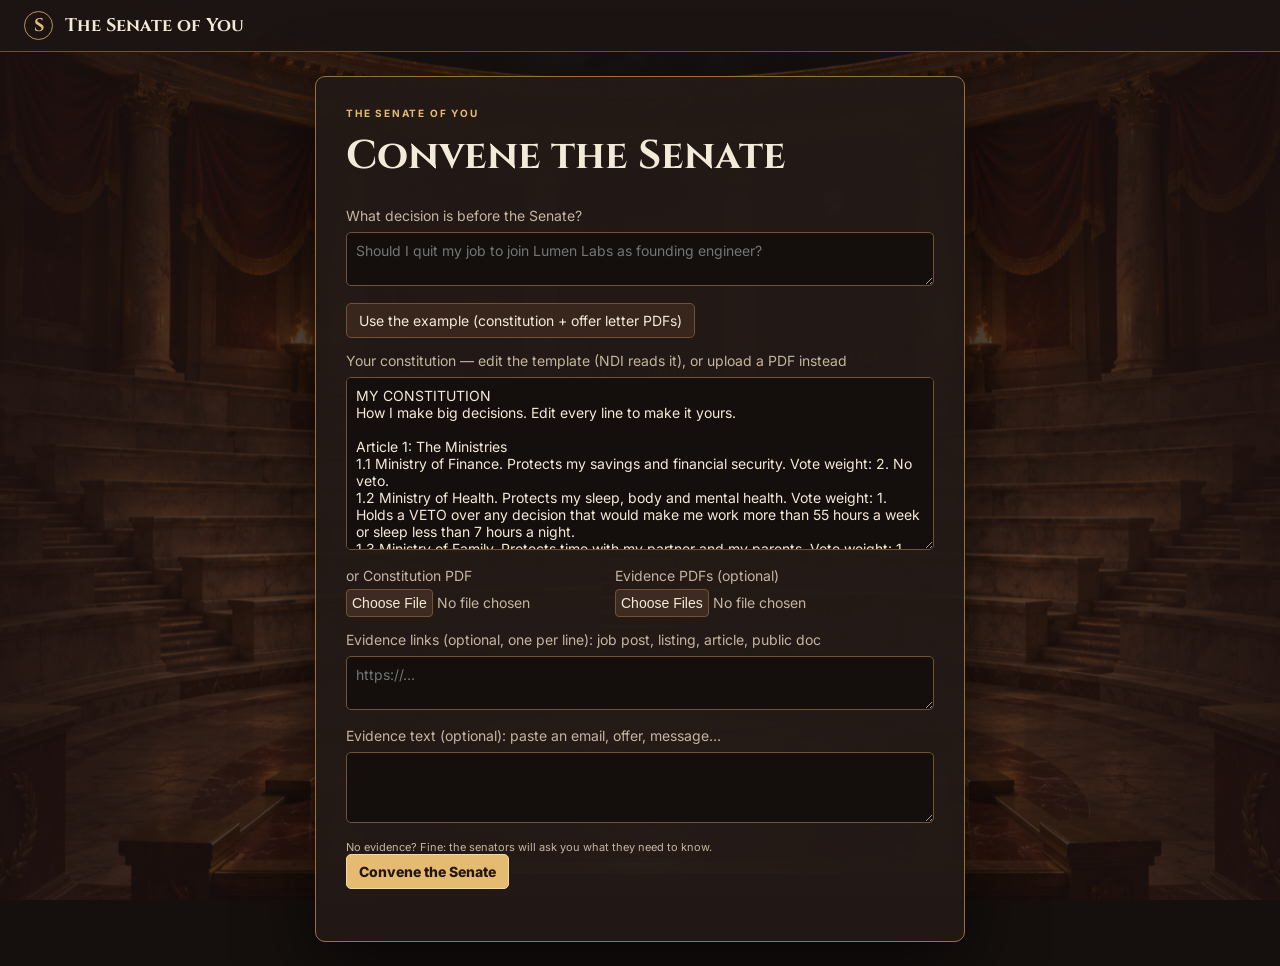
==== public/index.html @ 345db0f6 "The Senate of You: Drex-run parliament for personal decisions NDI reads the constitution (text, PDF)" ====
<!doctype html>
<html lang="en">
<head>
<meta charset="utf-8">
<meta name="viewport" content="width=device-width, initial-scale=1">
<title>The Senate of You</title>
<link rel="preconnect" href="https://fonts.googleapis.com">
<link rel="preconnect" href="https://fonts.gstatic.com" crossorigin>
<link href="https://fonts.googleapis.com/css2?family=Cinzel:wght@500;700&family=Cormorant+Garamond:wght@500;600;700&family=Inter:wght@400;500;600;700&display=swap" rel="stylesheet">
<link rel="stylesheet" href="./style.css">
</head>
<body>
<header class="mast"><span class="mark" aria-hidden="true">S</span><h1>The Senate of You</h1><span id="ticker"></span></header>
<div id="errors" role="alert" hidden></div>
<main id="setup">
<form id="convene" class="setup-card">
<p class="eyebrow">The Senate of You</p>
<h2>Convene the Senate</h2>
<label for="decision">What decision is before the Senate?</label>
<textarea id="decision" rows="2" required placeholder="Should I quit my job to join Lumen Labs as founding engineer?"></textarea>
<div class="setup-actions"><button type="button" id="sample">Use the example (constitution + offer letter PDFs)</button><span id="source-status"></span></div>
<label for="const-text">Your constitution — edit the template (NDI reads it), or upload a PDF instead</label>
<textarea id="const-text" rows="9" spellcheck="false"></textarea>
<div class="files"><label>or Constitution PDF<input id="constitution" type="file" accept="application/pdf,.pdf"></label>
<label>Evidence PDFs (optional)<input id="evidence" type="file" accept="application/pdf,.pdf" multiple></label></div>
<label for="ev-urls">Evidence links (optional, one per line): job post, listing, article, public doc</label>
<textarea id="ev-urls" rows="2" placeholder="https://…"></textarea>
<label for="ev-text">Evidence text (optional): paste an email, offer, message…</label>
<textarea id="ev-text" rows="3"></textarea>
<p class="meta">No evidence? Fine: the senators will ask you what they need to know.</p>
<button class="gold" id="convene-button">Convene the Senate</button>
<div id="progress" aria-live="polite"></div><div id="rollcall"></div>
</form>
</main>
<main id="chamber" hidden>
<section class="motion"><div><p class="eyebrow">The Motion</p><h2 id="motion"></h2></div><div id="tally"></div></section>
<section class="floor">
<div class="senators" id="left"></div>
<div class="arena">
<canvas id="seats" aria-label="Senate caucus seats by ministry and support"></canvas><div id="rim"></div>
<div class="rostrum">
<div class="oval"><span id="bust" aria-hidden="true">♜</span><video id="camera" muted autoplay playsinline hidden></video></div>
<div class="consul"><strong>Consul</strong><button id="cam" type="button" aria-pressed="false">Camera off</button></div>
<div id="face" aria-live="polite"></div>
<div class="speak"><button id="mic" type="button" aria-pressed="false">Hold Space to speak</button><span>Reasons · Trades · Fears</span></div>
<div id="subtitle" aria-live="polite"></div>
<form id="address"><input id="words" aria-label="Address the Senate in writing" placeholder="Or address the Senate in writing…" required><button>Send</button></form>
</div>
</div>
<div class="senators" id="right"></div>
</section>
<section class="ledger"><div><p class="eyebrow">Caucus support</p><div id="curve"></div></div>
<div class="commands"><span id="live-status" role="status"></span><button id="transcript">Transcript</button><button class="gold" id="vote">Divide the Senate</button></div></section>
</main>
<main id="division" hidden></main>
<dialog id="acta"><div class="dialog-head"><h2 id="audit-title">Acta Senatus</h2><form method="dialog"><button aria-label="Close">Close</button></form></div><div id="audit-body"></div></dialog>
<script type="module" src="./view.js"></script>
</body></html>
---- public/style.css ----
:root{color-scheme:dark;--ink:#f4ead8;--muted:#c5b5a2;--gold:#e6bb71;--line:#715237;--panel:#211916;--red:#642b2e;--serif:Cinzel,Georgia,serif;--prose:"Cormorant Garamond",Georgia,serif}
*{box-sizing:border-box}body{margin:0;background:#15100e;color:var(--ink);font:14px Inter,sans-serif}body:before{content:"";position:fixed;inset:0;z-index:-1;background:linear-gradient(90deg,#1a100fea,#25171176,#1a100fea),url("./assets/chamber.png") center/cover} [hidden]{display:none!important}
h1,h2,h3,p{margin:0}h1,h2,h3{font-family:var(--serif)}button,input,textarea{font:inherit;color:inherit}button{background:#38261d;border:1px solid var(--line);border-radius:5px;padding:.57em .85em;cursor:pointer}button:hover:not(:disabled){border-color:var(--gold);background:#503726}button:disabled{opacity:.54;cursor:wait}button:focus-visible,input:focus-visible,textarea:focus-visible,canvas:focus-visible{outline:2px solid var(--gold);outline-offset:2px}.gold{background:#e5ba71;color:#26170c;font-weight:800;border-color:#f5d89f}.gold:hover:not(:disabled){background:#f5d898}.eyebrow{text-transform:uppercase;letter-spacing:.18em;font-weight:700;color:var(--gold);font-size:10px}.mast{display:flex;gap:12px;align-items:center;padding:10px 24px;background:#1d1513ed;border-bottom:1px solid var(--line);min-height:52px}.mast h1{font-size:18px}.mark{border:1px solid #bd9259;color:var(--gold);border-radius:50%;width:29px;height:29px;display:grid;place-items:center;font:700 18px var(--serif)}#ticker{margin-left:auto;color:var(--gold);font-size:12px}#errors{position:fixed;z-index:10;top:56px;right:12px;max-width:min(540px,95vw);max-height:36vh;overflow:auto;background:#5b2428;border:1px solid #d97d80;padding:12px;border-radius:6px;white-space:pre-wrap}.dismiss{float:right;margin-left:8px}
#setup{min-height:calc(100dvh - 52px);display:grid;place-items:center;padding:24px}.setup-card,.verdict-card{width:min(650px,100%);background:#231916f5;border:1px solid #987047;border-radius:10px;padding:30px;box-shadow:0 24px 75px #000a}.setup-card h2{font-size:clamp(24px,4vw,40px);margin:10px 0 24px}.setup-card label{display:block;color:var(--muted)}input:not([type=file]),textarea{background:#140e0c;border:1px solid var(--line);border-radius:5px;padding:9px}.setup-card textarea{width:100%;margin:8px 0 14px;resize:vertical}.setup-actions,.files{display:flex;align-items:center;gap:14px;margin-bottom:14px}.files{flex-wrap:wrap}.files input{display:block;margin-top:5px;max-width:255px}.files input::file-selector-button{background:#3d2b21;border:1px solid var(--line);color:var(--ink);padding:5px;border-radius:4px}#progress{display:grid;gap:6px;margin-top:14px;color:var(--muted)}#rollcall{display:flex;flex-wrap:wrap;gap:5px;margin-top:8px}.entrance{padding:5px 8px;border:1px solid var(--line);border-radius:4px;animation:enter .35s both}@keyframes enter{from{opacity:0;transform:translateY(7px)}}
#chamber{height:calc(100dvh - 52px);display:grid;grid-template-rows:auto minmax(0,1fr) 104px;gap:9px;padding:10px 18px}.motion,.ledger{border:1px solid var(--line);background:linear-gradient(105deg,#3d2d25,#251917);border-radius:6px;padding:10px 15px;display:grid;grid-template-columns:1fr minmax(230px,29%);gap:12px;align-items:center}.motion h2{font-size:clamp(15px,2vw,25px);margin-top:4px;overflow-wrap:anywhere}.meter{position:relative;height:8px;border-radius:6px;background:#0f0d0c;margin:7px 0}.meter i{display:block;background:linear-gradient(90deg,#95383f,#e4be74,#87a97a);height:100%;border-radius:6px}.meter b{position:absolute;width:2px;height:14px;top:-3px;background:#fff5d7}.floor{display:grid;grid-template-columns:minmax(188px,23%) minmax(0,1fr) minmax(188px,23%);gap:8px;min-height:0}.senators{display:grid;grid-auto-rows:minmax(0,1fr);gap:7px;min-height:0}.senator{position:relative;border:1px solid #705339;border-left:3px solid var(--ministry);border-radius:7px;background:#241a17ef;padding:8px;min-height:0;overflow:auto;transition:background .2s,transform .2s}.senator.speaking{z-index:3;background:#593026;box-shadow:0 0 22px #f5bc65aa;transform:translateY(-3px)}.card-top{cursor:pointer;display:flex;align-items:center;text-align:left;width:100%;padding:0;background:none!important;border:0;gap:7px}.card-top span{min-width:0}.portrait{width:43px;height:43px;flex:0 0 43px;border-radius:50%;border:1px solid var(--ministry,#c7a165);object-fit:cover;display:grid;place-items:center;background:#423024;color:var(--gold);font-family:var(--serif)}.senator h3{font-size:12px;color:#f6e5cb}.meta,.quiet,small{color:var(--muted);font-size:11px}.pips{color:var(--gold);letter-spacing:2px}.seal{display:inline-block;background:var(--red);color:#ffe0cf;padding:2px 5px;border-radius:3px;font:700 9px Inter,sans-serif;letter-spacing:.05em}.stance{height:5px;display:flex;gap:3px;margin:6px 0 4px}.stance i{flex:1;border-radius:3px;opacity:.32}.stance i.active{opacity:1;box-shadow:0 0 5px #fff6}.chip{padding:2px 5px;font-size:10px;margin:4px 0}.ticket{color:#ffe1ac;border-left:2px solid var(--gold);background:#553b26a1;padding:3px 5px;margin-top:3px;font:600 15px/1.05 var(--prose)}.ally{color:var(--gold);font-size:10px;margin-top:4px}.speech{border:1px solid var(--gold);border-radius:6px;padding:6px;background:#321a15;margin-top:4px;font:600 16px/1.1 var(--prose)}
.arena{background:#170e0bb3;border:1px solid var(--line);border-radius:9px;position:relative;display:grid;grid-template-rows:minmax(0,1fr) auto auto;overflow:hidden;min-height:0}#seats{width:100%;height:100%;min-height:0;cursor:pointer}#rim{display:flex;justify-content:center;gap:4px 8px;flex-wrap:wrap;padding:3px 8px;font-size:9px;color:var(--muted)}.rostrum{display:grid;justify-items:center;padding:4px 10px 7px;gap:3px;background:linear-gradient(0deg,#1c120f,#1c120f40)}.oval{height:52px;width:73px;border:2px solid var(--gold);border-radius:50%;overflow:hidden;background:#24170f;display:grid;place-items:center;box-shadow:0 0 0 4px #76583470}.oval video{width:100%;height:100%;object-fit:cover;transform:scaleX(-1);min-height:0}.oval span{font:31px Georgia,serif;color:var(--gold)}.consul{display:flex;gap:6px;align-items:center;font:700 12px var(--serif);color:var(--gold)}.consul button,.speak button{font:10px Inter,sans-serif;padding:3px 6px}.speak{display:flex;gap:7px;align-items:center;font-size:10px;color:var(--muted)}#mic[aria-pressed=true]{background:#8e333a}#subtitle{font:600 15px/1.1 var(--prose);color:var(--gold);min-height:1em;max-height:2.2em;overflow:auto;text-align:center}#address{display:flex;width:min(420px,100%);gap:4px}#address input{flex:1;min-width:0;padding:5px 7px;font-size:11px}#address button{font-size:11px;padding:4px 7px}#face{font-size:10px;text-align:center}.face-bars{display:flex;gap:4px;justify-content:center}.face-bars span{display:inline-block;width:14px;height:3px;background:#504031}.face-bars i{display:block;height:100%;background:var(--gold)}
.ledger{grid-template-columns:1fr auto;padding:6px 12px}.ledger svg{width:100%;height:65px;display:block}.commands{display:flex;align-items:center;gap:8px}.commands span{max-width:155px;font-size:11px;color:var(--muted)}dialog{width:min(800px,94vw);max-height:85vh;background:#251b17;color:var(--ink);border:1px solid #9e754d;border-radius:8px;padding:18px}dialog::backdrop{background:#0c0807ae}.dialog-head{display:flex;position:sticky;top:-18px;background:#251b17;justify-content:space-between;align-items:center;gap:12px;padding:8px 0;z-index:1}details{border:1px solid var(--line);border-radius:5px;padding:8px;margin:6px 0}summary{cursor:pointer;color:var(--gold)}pre{white-space:pre-wrap;overflow-wrap:anywhere;background:#160f0d;padding:8px;border-radius:5px;font-size:12px}blockquote{margin:8px 0;border-left:2px solid var(--gold);padding:4px 10px}
#division{padding:16px;max-width:1170px;margin:auto}.verdict-card{width:100%;padding:20px;margin-bottom:12px}.verdict-title{font-size:clamp(24px,4vw,45px);color:var(--gold);margin:5px 0}.totals{display:flex;gap:25px;margin:10px 0;font-weight:700}.totals strong{font:700 34px var(--serif)}.division-grid{display:grid;grid-template-columns:1fr 1fr;gap:12px}.verdict-card h3{margin:8px 0}.verdict-card p{margin:5px 0}.verdict-card svg{width:100%;height:90px}.veto{border:1px solid #a24d50;background:#52252a;padding:8px;border-radius:5px;margin:6px 0}.dissent{display:flex;gap:8px;align-items:center;margin:8px 0}table{width:100%;border-collapse:collapse;font-size:12px}th,td{text-align:left;padding:5px;border-bottom:1px solid var(--line)}
@media(max-height:790px) and (min-width:850px){#chamber{grid-template-rows:auto minmax(0,1fr) 81px}.ledger svg{height:47px}.portrait{width:33px;height:33px;flex-basis:33px}.senator{padding:5px}.rostrum{gap:2px}.oval{height:42px;width:61px}}
@media(max-width:849px){#chamber{height:auto;grid-template-rows:auto auto auto}.floor{grid-template-columns:1fr 1fr}.arena{grid-column:1/-1;grid-row:1;height:420px}.meta{font-size:10px}.motion,.ledger,.division-grid{grid-template-columns:1fr}.commands{flex-wrap:wrap}}
.oval{background:#24170f url("./assets/consul.png") center/cover}.oval #bust{display:block;width:100%;height:100%;font-size:0}.oval:has(video:not([hidden])){background:#24170f}
.senator.speaking .speech{position:sticky;bottom:0;box-shadow:0 2px 10px #1b0d08}.dismiss{margin-bottom:6px}#errors p+p{margin-top:6px}.stance+div{font-variant-numeric:tabular-nums}
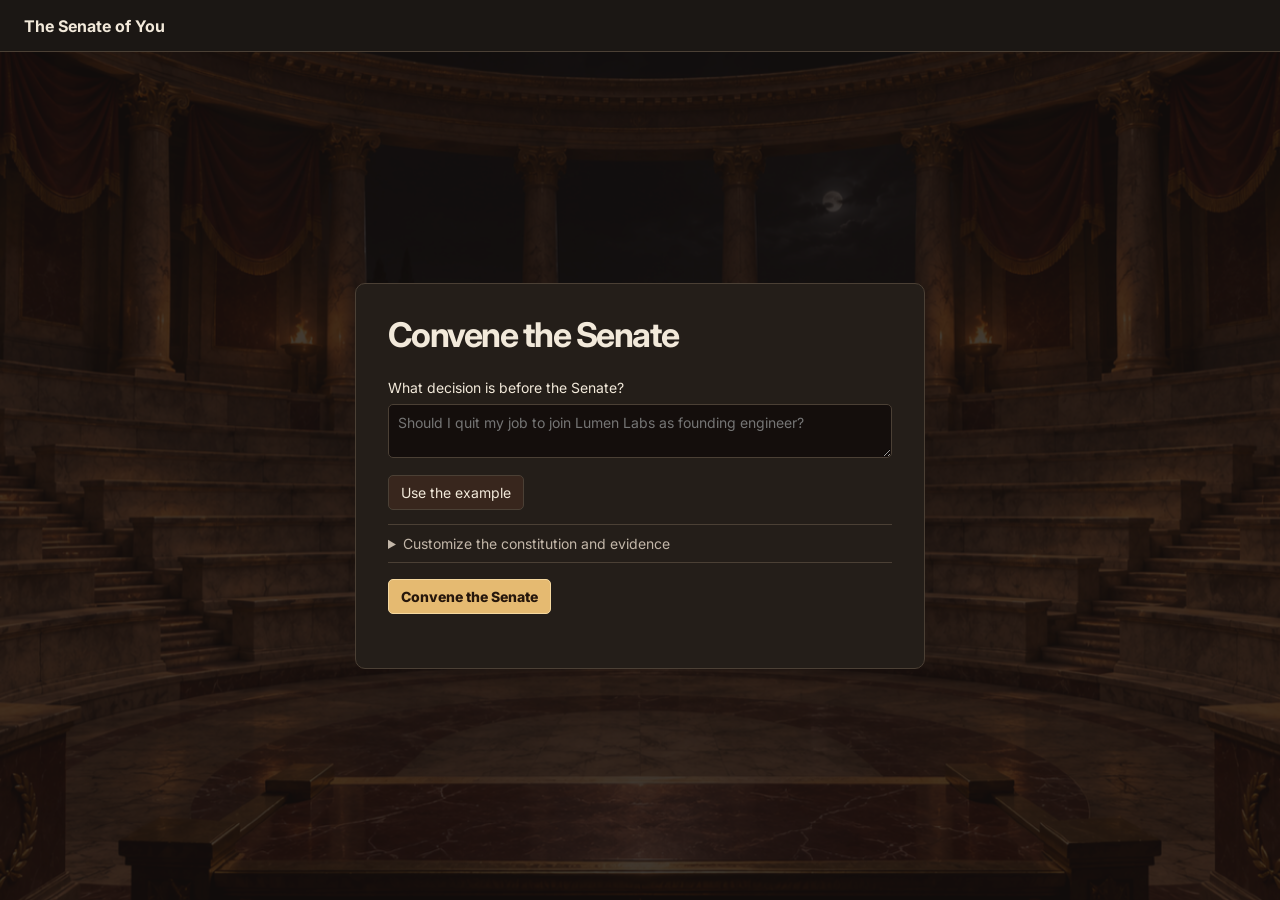
==== commit 59b57d0b: "Polish the Senate chamber and animate live speakers" ====
--- a/public/index.html
+++ b/public/index.html
@@ -10,46 +10,51 @@
 <link rel="stylesheet" href="./style.css">
 </head>
 <body>
-<header class="mast"><span class="mark" aria-hidden="true">S</span><h1>The Senate of You</h1><span id="ticker"></span></header>
+<header class="mast"><h1>The Senate of You</h1><span id="ticker"></span></header>
 <div id="errors" role="alert" hidden></div>
 <main id="setup">
 <form id="convene" class="setup-card">
-<p class="eyebrow">The Senate of You</p>
 <h2>Convene the Senate</h2>
 <label for="decision">What decision is before the Senate?</label>
 <textarea id="decision" rows="2" required placeholder="Should I quit my job to join Lumen Labs as founding engineer?"></textarea>
-<div class="setup-actions"><button type="button" id="sample">Use the example (constitution + offer letter PDFs)</button><span id="source-status"></span></div>
-<label for="const-text">Your constitution — edit the template (NDI reads it), or upload a PDF instead</label>
+<div class="setup-actions"><button type="button" id="sample">Use the example</button><span id="source-status"></span></div>
+<details class="documents"><summary>Customize the constitution and evidence</summary>
+<label for="const-text">Your constitution</label>
 <textarea id="const-text" rows="9" spellcheck="false"></textarea>
-<div class="files"><label>or Constitution PDF<input id="constitution" type="file" accept="application/pdf,.pdf"></label>
+<div class="files"><label>Upload a constitution PDF<input id="constitution" type="file" accept="application/pdf,.pdf"></label>
 <label>Evidence PDFs (optional)<input id="evidence" type="file" accept="application/pdf,.pdf" multiple></label></div>
-<label for="ev-urls">Evidence links (optional, one per line): job post, listing, article, public doc</label>
+<label for="ev-urls">Evidence links (one per line)</label>
 <textarea id="ev-urls" rows="2" placeholder="https://…"></textarea>
-<label for="ev-text">Evidence text (optional): paste an email, offer, message…</label>
+<label for="ev-text">Paste evidence</label>
 <textarea id="ev-text" rows="3"></textarea>
-<p class="meta">No evidence? Fine: the senators will ask you what they need to know.</p>
+
+</details>
 <button class="gold" id="convene-button">Convene the Senate</button>
 <div id="progress" aria-live="polite"></div><div id="rollcall"></div>
 </form>
 </main>
 <main id="chamber" hidden>
-<section class="motion"><div><p class="eyebrow">The Motion</p><h2 id="motion"></h2></div><div id="tally"></div></section>
+<section class="motion"><div><h2 id="motion"></h2></div><div id="tally"></div></section>
 <section class="floor">
 <div class="senators" id="left"></div>
 <div class="arena">
 <canvas id="seats" aria-label="Senate caucus seats by ministry and support"></canvas><div id="rim"></div>
 <div class="rostrum">
-<div class="oval"><span id="bust" aria-hidden="true">♜</span><video id="camera" muted autoplay playsinline hidden></video></div>
+<div class="caesar">
+<img class="caesar-rest" src="./assets/consul-body.png" alt="">
+<img class="caesar-address" src="./assets/consul-body-speaking.png" alt="">
+<div class="oval"><span id="bust" aria-hidden="true"></span><video id="camera" muted autoplay playsinline hidden></video></div>
+</div>
 <div class="consul"><strong>Consul</strong><button id="cam" type="button" aria-pressed="false">Camera off</button></div>
 <div id="face" aria-live="polite"></div>
-<div class="speak"><button id="mic" type="button" aria-pressed="false">Hold Space to speak</button><span>Reasons · Trades · Fears</span></div>
+<div class="speak"><button id="mic" type="button" aria-pressed="false">Hold Space to speak</button></div>
 <div id="subtitle" aria-live="polite"></div>
 <form id="address"><input id="words" aria-label="Address the Senate in writing" placeholder="Or address the Senate in writing…" required><button>Send</button></form>
 </div>
 </div>
 <div class="senators" id="right"></div>
 </section>
-<section class="ledger"><div><p class="eyebrow">Caucus support</p><div id="curve"></div></div>
+<section class="ledger"><div><h3 class="curve-label">Caucus support</h3><div id="curve"></div></div>
 <div class="commands"><span id="live-status" role="status"></span><button id="transcript">Transcript</button><button class="gold" id="vote">Divide the Senate</button></div></section>
 </main>
 <main id="division" hidden></main>
--- a/public/style.css
+++ b/public/style.css
@@ -1,12 +1,65 @@
 :root{color-scheme:dark;--ink:#f4ead8;--muted:#c5b5a2;--gold:#e6bb71;--line:#715237;--panel:#211916;--red:#642b2e;--serif:Cinzel,Georgia,serif;--prose:"Cormorant Garamond",Georgia,serif}
-*{box-sizing:border-box}body{margin:0;background:#15100e;color:var(--ink);font:14px Inter,sans-serif}body:before{content:"";position:fixed;inset:0;z-index:-1;background:linear-gradient(90deg,#1a100fea,#25171176,#1a100fea),url("./assets/chamber.png") center/cover} [hidden]{display:none!important}
-h1,h2,h3,p{margin:0}h1,h2,h3{font-family:var(--serif)}button,input,textarea{font:inherit;color:inherit}button{background:#38261d;border:1px solid var(--line);border-radius:5px;padding:.57em .85em;cursor:pointer}button:hover:not(:disabled){border-color:var(--gold);background:#503726}button:disabled{opacity:.54;cursor:wait}button:focus-visible,input:focus-visible,textarea:focus-visible,canvas:focus-visible{outline:2px solid var(--gold);outline-offset:2px}.gold{background:#e5ba71;color:#26170c;font-weight:800;border-color:#f5d89f}.gold:hover:not(:disabled){background:#f5d898}.eyebrow{text-transform:uppercase;letter-spacing:.18em;font-weight:700;color:var(--gold);font-size:10px}.mast{display:flex;gap:12px;align-items:center;padding:10px 24px;background:#1d1513ed;border-bottom:1px solid var(--line);min-height:52px}.mast h1{font-size:18px}.mark{border:1px solid #bd9259;color:var(--gold);border-radius:50%;width:29px;height:29px;display:grid;place-items:center;font:700 18px var(--serif)}#ticker{margin-left:auto;color:var(--gold);font-size:12px}#errors{position:fixed;z-index:10;top:56px;right:12px;max-width:min(540px,95vw);max-height:36vh;overflow:auto;background:#5b2428;border:1px solid #d97d80;padding:12px;border-radius:6px;white-space:pre-wrap}.dismiss{float:right;margin-left:8px}
-#setup{min-height:calc(100dvh - 52px);display:grid;place-items:center;padding:24px}.setup-card,.verdict-card{width:min(650px,100%);background:#231916f5;border:1px solid #987047;border-radius:10px;padding:30px;box-shadow:0 24px 75px #000a}.setup-card h2{font-size:clamp(24px,4vw,40px);margin:10px 0 24px}.setup-card label{display:block;color:var(--muted)}input:not([type=file]),textarea{background:#140e0c;border:1px solid var(--line);border-radius:5px;padding:9px}.setup-card textarea{width:100%;margin:8px 0 14px;resize:vertical}.setup-actions,.files{display:flex;align-items:center;gap:14px;margin-bottom:14px}.files{flex-wrap:wrap}.files input{display:block;margin-top:5px;max-width:255px}.files input::file-selector-button{background:#3d2b21;border:1px solid var(--line);color:var(--ink);padding:5px;border-radius:4px}#progress{display:grid;gap:6px;margin-top:14px;color:var(--muted)}#rollcall{display:flex;flex-wrap:wrap;gap:5px;margin-top:8px}.entrance{padding:5px 8px;border:1px solid var(--line);border-radius:4px;animation:enter .35s both}@keyframes enter{from{opacity:0;transform:translateY(7px)}}
-#chamber{height:calc(100dvh - 52px);display:grid;grid-template-rows:auto minmax(0,1fr) 104px;gap:9px;padding:10px 18px}.motion,.ledger{border:1px solid var(--line);background:linear-gradient(105deg,#3d2d25,#251917);border-radius:6px;padding:10px 15px;display:grid;grid-template-columns:1fr minmax(230px,29%);gap:12px;align-items:center}.motion h2{font-size:clamp(15px,2vw,25px);margin-top:4px;overflow-wrap:anywhere}.meter{position:relative;height:8px;border-radius:6px;background:#0f0d0c;margin:7px 0}.meter i{display:block;background:linear-gradient(90deg,#95383f,#e4be74,#87a97a);height:100%;border-radius:6px}.meter b{position:absolute;width:2px;height:14px;top:-3px;background:#fff5d7}.floor{display:grid;grid-template-columns:minmax(188px,23%) minmax(0,1fr) minmax(188px,23%);gap:8px;min-height:0}.senators{display:grid;grid-auto-rows:minmax(0,1fr);gap:7px;min-height:0}.senator{position:relative;border:1px solid #705339;border-left:3px solid var(--ministry);border-radius:7px;background:#241a17ef;padding:8px;min-height:0;overflow:auto;transition:background .2s,transform .2s}.senator.speaking{z-index:3;background:#593026;box-shadow:0 0 22px #f5bc65aa;transform:translateY(-3px)}.card-top{cursor:pointer;display:flex;align-items:center;text-align:left;width:100%;padding:0;background:none!important;border:0;gap:7px}.card-top span{min-width:0}.portrait{width:43px;height:43px;flex:0 0 43px;border-radius:50%;border:1px solid var(--ministry,#c7a165);object-fit:cover;display:grid;place-items:center;background:#423024;color:var(--gold);font-family:var(--serif)}.senator h3{font-size:12px;color:#f6e5cb}.meta,.quiet,small{color:var(--muted);font-size:11px}.pips{color:var(--gold);letter-spacing:2px}.seal{display:inline-block;background:var(--red);color:#ffe0cf;padding:2px 5px;border-radius:3px;font:700 9px Inter,sans-serif;letter-spacing:.05em}.stance{height:5px;display:flex;gap:3px;margin:6px 0 4px}.stance i{flex:1;border-radius:3px;opacity:.32}.stance i.active{opacity:1;box-shadow:0 0 5px #fff6}.chip{padding:2px 5px;font-size:10px;margin:4px 0}.ticket{color:#ffe1ac;border-left:2px solid var(--gold);background:#553b26a1;padding:3px 5px;margin-top:3px;font:600 15px/1.05 var(--prose)}.ally{color:var(--gold);font-size:10px;margin-top:4px}.speech{border:1px solid var(--gold);border-radius:6px;padding:6px;background:#321a15;margin-top:4px;font:600 16px/1.1 var(--prose)}
-.arena{background:#170e0bb3;border:1px solid var(--line);border-radius:9px;position:relative;display:grid;grid-template-rows:minmax(0,1fr) auto auto;overflow:hidden;min-height:0}#seats{width:100%;height:100%;min-height:0;cursor:pointer}#rim{display:flex;justify-content:center;gap:4px 8px;flex-wrap:wrap;padding:3px 8px;font-size:9px;color:var(--muted)}.rostrum{display:grid;justify-items:center;padding:4px 10px 7px;gap:3px;background:linear-gradient(0deg,#1c120f,#1c120f40)}.oval{height:52px;width:73px;border:2px solid var(--gold);border-radius:50%;overflow:hidden;background:#24170f;display:grid;place-items:center;box-shadow:0 0 0 4px #76583470}.oval video{width:100%;height:100%;object-fit:cover;transform:scaleX(-1);min-height:0}.oval span{font:31px Georgia,serif;color:var(--gold)}.consul{display:flex;gap:6px;align-items:center;font:700 12px var(--serif);color:var(--gold)}.consul button,.speak button{font:10px Inter,sans-serif;padding:3px 6px}.speak{display:flex;gap:7px;align-items:center;font-size:10px;color:var(--muted)}#mic[aria-pressed=true]{background:#8e333a}#subtitle{font:600 15px/1.1 var(--prose);color:var(--gold);min-height:1em;max-height:2.2em;overflow:auto;text-align:center}#address{display:flex;width:min(420px,100%);gap:4px}#address input{flex:1;min-width:0;padding:5px 7px;font-size:11px}#address button{font-size:11px;padding:4px 7px}#face{font-size:10px;text-align:center}.face-bars{display:flex;gap:4px;justify-content:center}.face-bars span{display:inline-block;width:14px;height:3px;background:#504031}.face-bars i{display:block;height:100%;background:var(--gold)}
+*{box-sizing:border-box}body{margin:0;background:#15100e;color:var(--ink);font:14px Inter,sans-serif}body:before{content:"";position:fixed;inset:0;z-index:-1;background:url("./assets/chamber.png") center/cover;opacity:.2} [hidden]{display:none!important}
+h1,h2,h3,p{margin:0}h1,h2,h3{font-family:var(--serif)}button,input,textarea{font:inherit;color:inherit}button{background:#38261d;border:1px solid var(--line);border-radius:5px;padding:.57em .85em;cursor:pointer}button:hover:not(:disabled){border-color:var(--gold);background:#503726}button:disabled{opacity:.54;cursor:wait}button:focus-visible,input:focus-visible,textarea:focus-visible,canvas:focus-visible{outline:2px solid var(--gold);outline-offset:2px}.gold{background:#e5ba71;color:#26170c;font-weight:800;border-color:#f5d89f}.gold:hover:not(:disabled){background:#f5d898}.mast{display:flex;gap:12px;align-items:center;padding:10px 24px;background:#1d1513ed;border-bottom:1px solid var(--line);min-height:52px}.mast h1{font-size:18px}#ticker{margin-left:auto;color:var(--gold);font-size:12px}#errors{position:fixed;z-index:10;top:56px;right:12px;max-width:min(540px,95vw);max-height:36vh;overflow:auto;background:#5b2428;border:1px solid #d97d80;padding:12px;border-radius:6px;white-space:pre-wrap}.dismiss{float:right;margin-left:8px}
+#setup{min-height:calc(100dvh - 52px);display:grid;place-items:center;padding:24px}.setup-card,.verdict-card{width:min(650px,100%);background:#231916f5;border:1px solid #987047;border-radius:10px;padding:30px;box-shadow:none}.setup-card h2{font-size:clamp(24px,4vw,40px);margin:10px 0 24px}.setup-card label{display:block;color:var(--muted)}input:not([type=file]),textarea{background:#140e0c;border:1px solid var(--line);border-radius:5px;padding:9px}.setup-card textarea{width:100%;margin:8px 0 14px;resize:vertical}.setup-actions,.files{display:flex;align-items:center;gap:14px;margin-bottom:14px}.files{flex-wrap:wrap}.files input{display:block;margin-top:5px;max-width:255px}.files input::file-selector-button{background:#3d2b21;border:1px solid var(--line);color:var(--ink);padding:5px;border-radius:4px}#progress{display:grid;gap:6px;margin-top:14px;color:var(--muted)}#rollcall{display:flex;flex-wrap:wrap;gap:5px;margin-top:8px}.entrance{padding:5px 8px;border:1px solid var(--line);border-radius:4px;animation:enter .35s both}@keyframes enter{from{opacity:0;transform:translateY(7px)}}
+#chamber{height:calc(100dvh - 52px);display:grid;grid-template-rows:auto minmax(0,1fr) 104px;gap:9px;padding:10px 18px}.motion,.ledger{border:1px solid var(--line);background:#211b17;border-radius:6px;padding:10px 15px;display:grid;grid-template-columns:1fr minmax(230px,29%);gap:12px;align-items:center}.motion h2{font-size:clamp(15px,2vw,25px);margin-top:4px;overflow-wrap:anywhere}.meter{position:relative;height:8px;border-radius:6px;background:#0f0d0c;margin:7px 0}.meter i{display:block;background:var(--gold);height:100%;border-radius:6px}.meter b{position:absolute;width:2px;height:14px;top:-3px;background:#fff5d7}.floor{display:grid;grid-template-columns:minmax(188px,23%) minmax(0,1fr) minmax(188px,23%);gap:8px;min-height:0}.senators{display:grid;grid-auto-rows:minmax(0,1fr);gap:7px;min-height:0}.senator{position:relative;border:1px solid #705339;border-left:3px solid var(--ministry);border-radius:7px;background:#241a17ef;padding:8px;min-height:0;overflow:auto;transition:background .2s,transform .2s}.card-top{cursor:pointer;display:flex;align-items:center;text-align:left;width:100%;padding:0;background:none!important;border:0;gap:7px}.card-top span{min-width:0}.portrait{width:43px;height:43px;flex:0 0 43px;border-radius:50%;border:1px solid var(--ministry,#c7a165);object-fit:cover;display:grid;place-items:center;background:#423024;color:var(--gold);font-family:var(--serif)}.senator h3{font-size:12px;color:#f6e5cb}.meta,.quiet,small{color:var(--muted);font-size:11px}.stance{height:5px;display:flex;gap:3px;margin:6px 0 4px}.stance i{flex:1;border-radius:3px;opacity:.32}.stance i.active{opacity:1;box-shadow:none}.chip{padding:2px 5px;font-size:10px;margin:4px 0}.ticket{color:#ffe1ac;border-left:2px solid var(--gold);background:#553b26a1;padding:3px 5px;margin-top:3px;font:600 15px/1.05 var(--prose)}.speech{border:1px solid var(--gold);border-radius:6px;padding:6px;background:#321a15;margin-top:4px;font:600 16px/1.1 var(--prose)}
+.arena{background:#170e0bb3;border:1px solid var(--line);border-radius:9px;position:relative;display:grid;grid-template-rows:minmax(0,1fr) auto auto;overflow:hidden;min-height:0}#seats{width:100%;height:100%;min-height:0;cursor:pointer}#rim{display:flex;justify-content:center;gap:4px 8px;flex-wrap:wrap;padding:3px 8px;font-size:9px;color:var(--muted)}.rostrum{display:grid;justify-items:center;padding:4px 10px 7px;gap:3px;background:none}.oval{height:52px;width:73px;border:2px solid var(--gold);border-radius:50%;overflow:hidden;background:#24170f;display:grid;place-items:center;box-shadow:0 0 0 4px #76583470}.oval video{width:100%;height:100%;object-fit:cover;transform:scaleX(-1);min-height:0}.consul{display:flex;gap:6px;align-items:center;font:700 12px var(--serif);color:var(--gold)}.consul button,.speak button{font:10px Inter,sans-serif;padding:3px 6px}.speak{display:flex;gap:7px;align-items:center;font-size:10px;color:var(--muted)}#mic[aria-pressed=true]{background:#8e333a}#subtitle{font:600 15px/1.1 var(--prose);color:var(--gold);min-height:1em;max-height:2.2em;overflow:auto;text-align:center}#address{display:flex;width:min(420px,100%);gap:4px}#address input{flex:1;min-width:0;padding:5px 7px;font-size:11px}#address button{font-size:11px;padding:4px 7px}#face{font-size:10px;text-align:center}.face-bars{display:flex;gap:4px;justify-content:center}.face-bars span{display:inline-block;width:14px;height:3px;background:#504031}.face-bars i{display:block;height:100%;background:var(--gold)}
 .ledger{grid-template-columns:1fr auto;padding:6px 12px}.ledger svg{width:100%;height:65px;display:block}.commands{display:flex;align-items:center;gap:8px}.commands span{max-width:155px;font-size:11px;color:var(--muted)}dialog{width:min(800px,94vw);max-height:85vh;background:#251b17;color:var(--ink);border:1px solid #9e754d;border-radius:8px;padding:18px}dialog::backdrop{background:#0c0807ae}.dialog-head{display:flex;position:sticky;top:-18px;background:#251b17;justify-content:space-between;align-items:center;gap:12px;padding:8px 0;z-index:1}details{border:1px solid var(--line);border-radius:5px;padding:8px;margin:6px 0}summary{cursor:pointer;color:var(--gold)}pre{white-space:pre-wrap;overflow-wrap:anywhere;background:#160f0d;padding:8px;border-radius:5px;font-size:12px}blockquote{margin:8px 0;border-left:2px solid var(--gold);padding:4px 10px}
 #division{padding:16px;max-width:1170px;margin:auto}.verdict-card{width:100%;padding:20px;margin-bottom:12px}.verdict-title{font-size:clamp(24px,4vw,45px);color:var(--gold);margin:5px 0}.totals{display:flex;gap:25px;margin:10px 0;font-weight:700}.totals strong{font:700 34px var(--serif)}.division-grid{display:grid;grid-template-columns:1fr 1fr;gap:12px}.verdict-card h3{margin:8px 0}.verdict-card p{margin:5px 0}.verdict-card svg{width:100%;height:90px}.veto{border:1px solid #a24d50;background:#52252a;padding:8px;border-radius:5px;margin:6px 0}.dissent{display:flex;gap:8px;align-items:center;margin:8px 0}table{width:100%;border-collapse:collapse;font-size:12px}th,td{text-align:left;padding:5px;border-bottom:1px solid var(--line)}
 @media(max-height:790px) and (min-width:850px){#chamber{grid-template-rows:auto minmax(0,1fr) 81px}.ledger svg{height:47px}.portrait{width:33px;height:33px;flex-basis:33px}.senator{padding:5px}.rostrum{gap:2px}.oval{height:42px;width:61px}}
 @media(max-width:849px){#chamber{height:auto;grid-template-rows:auto auto auto}.floor{grid-template-columns:1fr 1fr}.arena{grid-column:1/-1;grid-row:1;height:420px}.meta{font-size:10px}.motion,.ledger,.division-grid{grid-template-columns:1fr}.commands{flex-wrap:wrap}}
-.oval{background:#24170f url("./assets/consul.png") center/cover}.oval #bust{display:block;width:100%;height:100%;font-size:0}.oval:has(video:not([hidden])){background:#24170f}
-.senator.speaking .speech{position:sticky;bottom:0;box-shadow:0 2px 10px #1b0d08}.dismiss{margin-bottom:6px}#errors p+p{margin-top:6px}.stance+div{font-variant-numeric:tabular-nums}
+.oval{background:#24170f url("./assets/consul.png") center/cover}
+.dismiss{margin-bottom:6px}#errors p+p{margin-top:6px}.stance+div{font-variant-numeric:tabular-nums}
+
+/* Quiet surfaces keep the motion and the characters in focus. */
+:root{--ink:#f2e9da;--muted:#c3b7a9;--line:#4b4035;--gold:#e3b976;--panel:#241d18}
+.mast{background:#1b1714;min-height:52px}.mast h1{font:700 16px Inter,sans-serif}
+#ticker{font-size:13px;color:var(--muted)}
+.setup-card{padding:32px;max-width:570px;background:#241e19;border-color:var(--line)}
+.setup-card h2{font:700 34px/1.1 Inter,sans-serif;letter-spacing:-.045em;margin:0 0 25px}
+.setup-card label{color:var(--ink)}.setup-actions{flex-wrap:wrap}
+.documents{margin:0 0 16px;padding:10px 0;border:0;border-block:1px solid var(--line);border-radius:0}
+.documents summary{color:var(--muted)}.documents[open] summary{margin-bottom:12px}
+.motion,.ledger{border:0;border-radius:0;background:none;padding:10px 0}
+.motion{border-bottom:1px solid var(--line);grid-template-columns:minmax(0,1fr) minmax(210px,24%)}
+.motion h2{font-size:clamp(19px,2.25vw,32px);line-height:1.18}
+#chamber{gap:10px;padding:8px clamp(16px,3vw,46px)}
+.floor{grid-template-columns:minmax(190px,23%) minmax(0,1fr) minmax(190px,23%);gap:14px}
+.senators{gap:8px}.senator{background:var(--panel);border:1px solid var(--line);border-radius:4px;padding:11px;overflow:auto;transition:opacity .18s ease,transform .2s ease,border-color .2s ease}
+.card-top{gap:11px}.card-top>.portrait{width:64px;height:64px;flex-basis:64px;border-radius:3px;border:0;object-position:center 30%}
+.card-top>span:last-child{flex:1}.senator h3{font:700 17px/1.15 Inter,sans-serif;color:var(--ink)}
+.stance{height:5px;margin-top:8px;max-width:122px}.stance i{opacity:.22}.stance i.active{opacity:1}
+.demand,.senator .chip,.senator .speech{font:14px/1.25 Inter,sans-serif}
+.demand{margin-top:8px}.senator .chip{padding:0;border:0;color:var(--muted);background:none;text-decoration:underline;text-underline-offset:3px;margin:7px 0 0;text-align:left}
+.has-speaker .senator:not(.speaking){opacity:.58}.senator.speaking{transform:translateY(-3px) scale(1.025);z-index:3;border-color:var(--gold)}
+.speaking .portrait{transform:translateY(var(--speech-lift,0px))}
+.wave{display:inline-flex;align-items:center;gap:2px;height:12px;margin-left:4px;vertical-align:middle}
+.wave i{background:var(--gold);width:2px;height:9px;transform:scaleY(var(--speech-level,.25));transform-origin:center}.wave i:nth-child(2){height:14px}.wave i:nth-child(3){height:7px}
+.senator .speech{position:sticky;bottom:0;border:0;border-top:1px solid var(--line);background:var(--panel);padding:7px 0 0;border-radius:0;animation:caption-in .2s ease both}
+@keyframes caption-in{from{opacity:0;transform:translateY(5px)}}
+.arena{background:#18141166;border:0;border-radius:0;grid-template-rows:minmax(0,1fr) auto auto}
+#rim{font-size:11px;gap:4px 13px}
+.rostrum{gap:3px;padding-bottom:2px}
+.caesar{position:relative;width:clamp(100px,15vh,145px);aspect-ratio:1;isolation:isolate}
+.caesar img{position:absolute;inset:0;width:100%;height:100%;object-fit:contain}
+.caesar-address{visibility:hidden}.consul-speaking .caesar-address{visibility:visible}.consul-speaking .caesar-rest{visibility:hidden}
+.caesar .oval{position:absolute;left:50%;top:25.5%;width:26%;height:33%;transform:translate(-50%,-50%);border:0;box-shadow:none;background:#665747;border-radius:47% 47% 44% 44%;overflow:hidden}
+.caesar .oval #bust{width:100%;height:100%;background:url("./assets/consul-body.png") 50% 13.43% / 384.615% 303.03% no-repeat;filter:grayscale(1) brightness(1.4) contrast(.82)}
+.consul-speaking .caesar .oval #bust{background-image:url("./assets/consul-body-speaking.png")}
+.caesar .oval video{width:100%;height:100%;object-fit:cover;transform:scaleX(-1) scale(1.14)}
+.consul{font:600 13px Inter,sans-serif;color:var(--ink)}
+.consul button,.speak button,#face,#address input,#address button{font-size:12px}
+#subtitle{font:14px/1.2 Inter,sans-serif}
+.ledger{border-top:1px solid var(--line);gap:14px}.curve-label{font:600 13px Inter,sans-serif}
+.verdict-card{background:var(--panel);border-color:var(--line)}
+.division-label{color:var(--muted);font-weight:600}.verdict-title{display:inline-block;transform-origin:left center;animation:stamp .42s cubic-bezier(.16,.74,.32,1) both}
+.veto{animation:seal-drop .38s .13s ease-out both}
+@keyframes stamp{0%{opacity:0;transform:translateY(-15px) rotate(-3deg) scale(1.15)}55%{opacity:1;transform:rotate(1.4deg) scale(.98)}75%{transform:rotate(-.6deg)}100%{transform:none}}
+@keyframes seal-drop{from{opacity:0;transform:translateY(-12px) rotate(-1deg)}to{opacity:1;transform:none}}
+@media(max-width:849px){.floor{grid-template-columns:minmax(0,1fr) minmax(0,1fr)}.arena{height:420px}.motion,.ledger{grid-template-columns:1fr}.senator h3{font-size:15px}.card-top>.portrait{width:45px;height:45px;flex-basis:45px}}
+@media(max-height:780px) and (min-width:850px){.card-top>.portrait{width:48px;height:48px;flex-basis:48px}.senator{padding:7px}}
+@media(prefers-reduced-motion:reduce){*,*::before,*::after{animation-duration:0s!important;transition-duration:0s!important}.speaking .portrait{transform:none}}
+@media(min-height:840px) and (min-width:1000px){.card-top>.portrait{width:76px;height:76px;flex-basis:76px}}
+.verdict-title{text-transform:uppercase}
+#rim span{display:inline-flex;gap:5px;align-items:center}#rim span i{width:8px;height:5px;border-radius:1px}
+.caucus-defied{display:block;color:var(--gold);margin-top:3px}
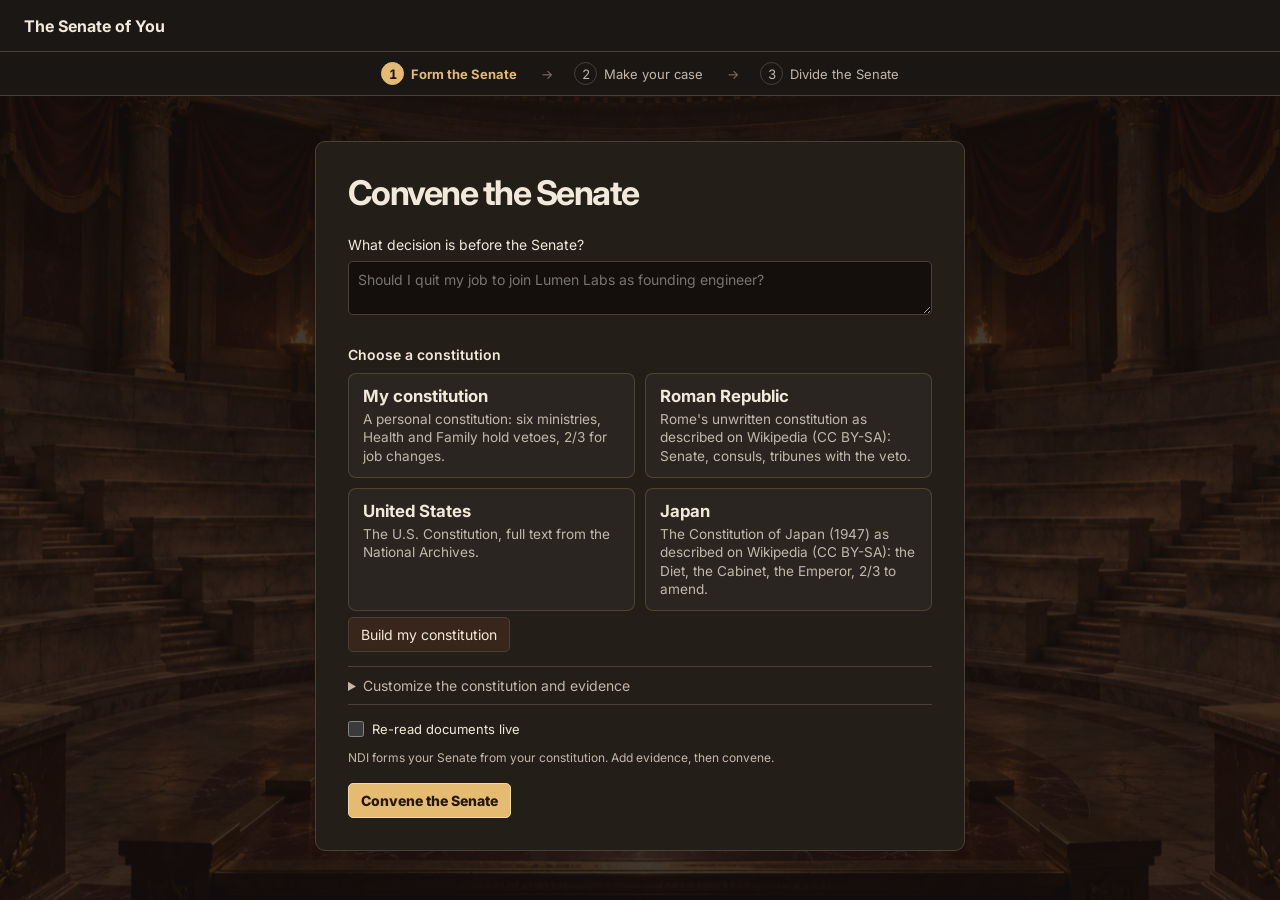
==== commit dd23abf7: "Constitution shelf, coach, NDI cache, live questions, caucus feedback, polish - Shelf: personal PDF," ====
--- a/public/index.html
+++ b/public/index.html
@@ -8,17 +8,23 @@
 <link rel="preconnect" href="https://fonts.gstatic.com" crossorigin>
 <link href="https://fonts.googleapis.com/css2?family=Cinzel:wght@500;700&family=Cormorant+Garamond:wght@500;600;700&family=Inter:wght@400;500;600;700&display=swap" rel="stylesheet">
 <link rel="stylesheet" href="./style.css">
+<link rel="stylesheet" href="./assets/senate-loading.css">
 </head>
 <body>
 <header class="mast"><h1>The Senate of You</h1><span id="ticker"></span></header>
+<nav class="step-guide" aria-label="Your path through the Senate"><ol>
+<li data-step="1" aria-current="step"><span>1</span> Form the Senate</li>
+<li data-step="2"><span>2</span> Make your case</li>
+<li data-step="3"><span>3</span> Divide the Senate</li>
+</ol></nav>
 <div id="errors" role="alert" hidden></div>
 <main id="setup">
 <form id="convene" class="setup-card">
 <h2>Convene the Senate</h2>
 <label for="decision">What decision is before the Senate?</label>
 <textarea id="decision" rows="2" required placeholder="Should I quit my job to join Lumen Labs as founding engineer?"></textarea>
-<div class="setup-actions"><button type="button" id="sample">Use the example</button><span id="source-status"></span></div>
-<details class="documents"><summary>Customize the constitution and evidence</summary>
+<div class="setup-actions"><button type="button" id="sample">Use the example</button><button type="button" id="build-constitution">Build my constitution</button><span id="source-status" role="status"></span></div>
+<details class="documents" id="documents"><summary>Customize the constitution and evidence</summary>
 <label for="const-text">Your constitution</label>
 <textarea id="const-text" rows="9" spellcheck="false"></textarea>
 <div class="files"><label>Upload a constitution PDF<input id="constitution" type="file" accept="application/pdf,.pdf"></label>
@@ -29,22 +35,38 @@
 <textarea id="ev-text" rows="3"></textarea>
 
 </details>
+<label class="check-label"><input type="checkbox" id="ndi-fresh"> Re-read documents live</label>
+<p class="setup-help">NDI forms your Senate from your constitution. Add evidence, then convene.</p>
 <button class="gold" id="convene-button">Convene the Senate</button>
-<div id="progress" aria-live="polite"></div><div id="rollcall"></div>
+<details class="documents" id="setup-diagnostics" hidden><summary>Setup details</summary><div id="progress"></div><div id="rollcall"></div></details>
 </form>
 </main>
 <main id="chamber" hidden>
-<section class="motion"><div><h2 id="motion"></h2></div><div id="tally"></div></section>
+<section class="motion"><div><h2 id="motion"></h2><p id="goal"></p>
+<aside id="chamber-intro" class="chamber-intro"><button type="button" id="dismiss-intro" aria-label="Dismiss introduction">Got it</button>
+<p>You are the Consul. Your constitution formed this Senate.</p>
+<p>Argue out loud: after every sentence every senator and <span id="intro-caucus"></span> caucus members decide via Drex.</p>
+<p>Answer their questions, accept or refuse their amendments, then divide the Senate.</p></aside>
+</div><aside id="coach" aria-labelledby="coach-title"><h3 id="coach-title">What next</h3><div id="tally"></div><div id="coach-body"></div></aside></section>
 <section class="floor">
 <div class="senators" id="left"></div>
 <div class="arena">
-<canvas id="seats" aria-label="Senate caucus seats by ministry and support"></canvas><div id="rim"></div>
+<canvas id="seats" aria-label="Senate caucus seats by ministry and support"></canvas><div class="arena-notes">
+<div id="rim"></div>
+<p id="drift-chatter" role="status"></p>
+<p id="audit-hint">Click any seat or senator to see exactly what Drex was asked and answered.</p>
+</div>
+<section id="movers" aria-labelledby="movers-title" hidden>
+<h3 id="movers-title">Who you moved</h3>
+<ul id="mover-list"></ul>
+</section>
 <div class="rostrum">
 <div class="caesar">
 <img class="caesar-rest" src="./assets/consul-body.png" alt="">
 <img class="caesar-address" src="./assets/consul-body-speaking.png" alt="">
-<div class="oval"><span id="bust" aria-hidden="true"></span><video id="camera" muted autoplay playsinline hidden></video></div>
+<div class="oval"><span id="bust" aria-hidden="true"></span><canvas id="camera-crop" width="128" height="160" aria-label="Framed camera preview" hidden></canvas></div>
 </div>
+<video id="camera" muted autoplay playsinline hidden></video>
 <div class="consul"><strong>Consul</strong><button id="cam" type="button" aria-pressed="false">Camera off</button></div>
 <div id="face" aria-live="polite"></div>
 <div class="speak"><button id="mic" type="button" aria-pressed="false">Hold Space to speak</button></div>
@@ -58,6 +80,25 @@
 <div class="commands"><span id="live-status" role="status"></span><button id="transcript">Transcript</button><button class="gold" id="vote">Divide the Senate</button></div></section>
 </main>
 <main id="division" hidden></main>
+<dialog id="constitution-wizard" aria-labelledby="wizard-title">
+<div class="dialog-head"><h2 id="wizard-title">Build my constitution</h2><form method="dialog"><button aria-label="Close constitution builder">Close</button></form></div>
+<form id="wizard-form">
+<p>Your answers become your constitution. NDI reads it like any document.</p>
+<fieldset class="wizard-choices"><legend>What matters to you? Choose 3–7.</legend><div id="ministry-choices"></div>
+<div class="custom-ministry"><input id="custom-ministry" maxlength="50" aria-label="Custom ministry name" placeholder="Your own ministry"><button id="add-ministry" type="button">Add custom</button></div>
+<p id="wizard-count" role="status"></p></fieldset>
+<div id="ministry-fields"></div>
+<fieldset class="wizard-passage"><legend>How decisions pass</legend>
+<label for="wizard-threshold">Passage</label><select id="wizard-threshold"><option value="simple">Simple majority</option><option value="three_fifths">3/5 majority</option><option value="two_thirds">2/3 majority</option><option value="unanimous">Unanimous</option></select>
+<label class="check-label"><input id="wizard-special" type="checkbox"> Add a special rule for financial risk</label>
+<div id="special-fields" hidden><label for="wizard-risk">Decisions risking more than $</label><input id="wizard-risk" type="number" min="0.01" step="0.01" value="20000">
+<label for="wizard-special-threshold">need</label><select id="wizard-special-threshold"><option value="simple">Simple majority</option><option value="three_fifths">3/5 majority</option><option value="two_thirds" selected>2/3 majority</option><option value="unanimous">Unanimous</option></select></div>
+<label class="check-label"><input id="wizard-override" type="checkbox"> The leader may override a veto</label>
+<label id="override-fields" hidden>Override only if<input id="wizard-override-condition" value="a two-thirds majority of weighted votes supports the decision and the vetoing ministry's condition is written down and accepted"></label>
+</fieldset>
+<p id="wizard-error" role="alert" hidden></p>
+<div class="wizard-footer"><button class="gold" type="submit">Use this constitution</button><span>You can edit every line before NDI reads it.</span></div>
+</form></dialog>
 <dialog id="acta"><div class="dialog-head"><h2 id="audit-title">Acta Senatus</h2><form method="dialog"><button aria-label="Close">Close</button></form></div><div id="audit-body"></div></dialog>
 <script type="module" src="./view.js"></script>
 </body></html>
--- a/public/style.css
+++ b/public/style.css
@@ -63,3 +63,68 @@
 .verdict-title{text-transform:uppercase}
 #rim span{display:inline-flex;gap:5px;align-items:center}#rim span i{width:8px;height:5px;border-radius:1px}
 .caucus-defied{display:block;color:var(--gold);margin-top:3px}
+
+.arena-notes{text-align:center;color:var(--muted);font-size:12px;line-height:1.3;min-height:46px}
+#drift-chatter{min-height:1.3em;color:#dacbb6}
+#audit-hint{margin:2px 8px 0}
+#movers{position:absolute;bottom:9px;left:8px;width:min(251px,36%);max-height:47%;overflow:auto;z-index:4;background:#241d18f5;border:1px solid var(--line);border-radius:4px;padding:8px}
+#movers h3{font:650 13px Inter,sans-serif;margin-bottom:5px}
+#mover-list{padding:0;margin:0;list-style:none}
+#mover-list li+li{border-top:1px solid var(--line)}
+#mover-list button{width:100%;border:0;text-align:left;background:none;display:grid;grid-template-columns:7px 1fr;gap:3px 6px;padding:5px 2px;font-size:12px;line-height:1.2}
+#mover-list i{width:7px;height:7px;border-radius:50%;margin-top:3px}
+.mover-delta{grid-column:2;color:var(--gold);font-variant-numeric:tabular-nums}.mover-delta span{margin-left:4px;color:var(--muted)}
+.caucus-card{color:var(--muted);font:14px/1.25 Inter,sans-serif;margin-top:6px}
+@media(max-width:550px){#movers{width:46%;max-height:37%;bottom:36px}}
+#camera-crop{display:block;width:100%;height:100%;object-fit:cover}
+
+/* The guide stays in view through setup, debate and the final division. */
+.step-guide{position:sticky;top:0;z-index:6;background:#1b1714f5;border-bottom:1px solid var(--line);padding:10px 20px;backdrop-filter:blur(10px)}
+.step-guide ol{display:flex;justify-content:center;align-items:center;gap:24px;list-style:none;margin:0;padding:0;color:var(--muted);font-size:13px}
+.step-guide li{display:flex;align-items:center;gap:7px}.step-guide li+li:before{content:'→';color:#817466;margin-right:14px}
+.step-guide li span{display:grid;place-items:center;width:23px;height:23px;border:1px solid var(--line);border-radius:50%;font-variant-numeric:tabular-nums}
+.step-guide [aria-current=step]{color:var(--gold);font-weight:700}.step-guide [aria-current=step] span{background:var(--gold);border-color:var(--gold);color:#24170f}.step-guide .complete span{border-color:var(--gold);color:var(--gold)}
+#setup{min-height:calc(100dvh - 100px)}.setup-card{max-width:650px}
+.setup-help{color:var(--muted);font-size:12px;line-height:1.5;margin:12px 0 16px}
+.check-label,.setup-card .check-label{display:flex;align-items:center;gap:8px;font-size:13px}.check-label input[type=checkbox]{width:16px;height:16px;margin:0;accent-color:var(--gold);flex-shrink:0}
+#chamber{height:auto;min-height:calc(100dvh - 100px);grid-template-rows:auto minmax(430px,1fr) 90px}
+.motion{grid-template-columns:minmax(0,1fr) minmax(300px,41%);align-items:start;gap:25px;padding-bottom:15px}
+#goal{color:var(--gold);font-size:14px;line-height:1.5;margin-top:12px;max-width:650px}
+.chamber-intro{font-size:13px;line-height:1.5;border-left:2px solid var(--gold);padding:2px 0 2px 12px;margin-top:15px;color:var(--muted)}.chamber-intro p+p{margin-top:4px}.chamber-intro button{float:right;margin:0 0 6px 10px;font-size:12px}
+#coach{padding:12px 14px;border:1px solid var(--line);background:var(--panel);border-radius:5px;min-width:0}#coach h3{font:700 15px Inter,sans-serif;margin-bottom:10px}
+.projection-label{display:flex;justify-content:space-between;gap:10px;font-size:13px}.projection-label strong{color:var(--gold)}.projection-label span{color:var(--muted)}
+.projection-note,.coach-threshold{font-size:11px;color:var(--muted);line-height:1.4}.coach-threshold{margin-top:3px}
+#coach .meter{margin:8px 1px}
+.coach-steps{padding-left:20px;margin:10px 0;font-size:12px;line-height:1.45}.coach-steps li+li{margin-top:5px}
+.coach-chips{display:flex;align-items:center;flex-wrap:wrap;gap:5px;font-size:11px;margin-top:7px}.coach-chips>span{color:var(--muted);margin-right:3px}
+.coach-chip{font-size:11px;padding:4px 7px;text-align:left}.veto-risk{background:#51272a;color:#ffd0d0;border-color:#a6555a}
+#coach details{padding:6px 8px;font-size:12px;line-height:1.4}#coach details p{margin-top:7px}
+#vote.ready{box-shadow:0 0 0 2px #e3b97666,0 0 20px #e3b9764d;animation:ready-glow 2s ease-in-out infinite}
+@keyframes ready-glow{50%{box-shadow:0 0 0 3px #e3b97699,0 0 27px #e3b97680}}
+.division-outcome{color:var(--gold);font-weight:600}
+/* One builder, with all choices and their editable rules together. */
+#constitution-wizard{width:min(900px,95vw);max-height:90dvh}#wizard-title{font:700 22px Inter,sans-serif}
+#wizard-form>p{color:var(--muted);line-height:1.5;margin:6px 0 18px}
+#wizard-form fieldset{min-width:0;border:1px solid var(--line);border-radius:5px;padding:13px;margin:0 0 14px}#wizard-form legend{font-weight:600;color:var(--gold);padding:0 6px}
+#ministry-choices{display:flex;gap:9px 16px;flex-wrap:wrap}#ministry-choices label{display:flex;align-items:center;gap:5px;font-size:13px}#ministry-choices input{accent-color:var(--gold)}
+.choice-group{flex-basis:100%;font-size:12px;color:var(--muted);margin-top:4px}
+.custom-ministry{display:flex;gap:8px;margin-top:14px}.custom-ministry input{flex:1;min-width:0}#wizard-count{font-size:12px;color:var(--muted);margin-top:10px}
+#ministry-fields{display:grid;grid-template-columns:1fr 1fr;gap:0 14px}
+.ministry-editor label,.wizard-passage>label:not(.check-label){display:grid;gap:6px;font-size:12px;margin:5px 0 12px}.ministry-editor input{width:100%;font-size:13px;padding:8px}
+.ministry-powers{display:flex;align-items:center;justify-content:space-between;gap:10px}.ministry-editor .check-label{display:flex;font-size:12px}
+select{font:inherit;background:#140e0c;color:var(--ink);border:1px solid var(--line);border-radius:4px;padding:7px}select:focus-visible{outline:2px solid var(--gold);outline-offset:2px}
+.wizard-passage .check-label{margin:14px 0 10px}.wizard-passage>select{width:100%}#special-fields{display:flex;gap:9px;flex-wrap:wrap;align-items:center;font-size:13px}#wizard-risk{width:120px}#wizard-override-condition{width:100%}
+#wizard-error{color:#ffb8b8!important}.wizard-footer{display:flex;align-items:center;gap:12px;position:sticky;bottom:-18px;background:#251b17;border-top:1px solid var(--line);padding:13px 0 8px}.wizard-footer span{color:var(--muted);font-size:12px}
+@media(max-width:849px){#chamber{grid-template-rows:auto auto auto}.motion{grid-template-columns:1fr;gap:16px}.floor{min-height:0}.step-guide ol{gap:12px;font-size:11px}.step-guide li+li:before{margin-right:4px}.step-guide{padding:9px 10px}}
+@media(max-width:550px){.step-guide ol{gap:7px}.step-guide li{gap:4px;flex:1}.step-guide li+li:before{content:none}.step-guide li span{width:20px;height:20px;flex-shrink:0}.setup-card{padding:22px}.setup-card h2{font-size:29px}#ministry-fields{grid-template-columns:1fr}.custom-ministry,.wizard-footer{flex-wrap:wrap}.motion h2{font-size:23px}}
+@media(prefers-reduced-motion:reduce){#vote.ready{animation:none}}
+
+/* Constitution shelf */
+.shelf { display: grid; grid-template-columns: repeat(2, minmax(0, 1fr)); gap: 10px; margin: 14px 0 6px; }
+.shelf-label { grid-column: 1 / -1; margin: 0; font-weight: 600; }
+.shelf-item { display: flex; flex-direction: column; gap: 4px; text-align: left; padding: 12px 14px; border-radius: 8px; border: 1px solid rgba(200,160,100,.25); background: rgba(255,255,255,.03); color: inherit; cursor: pointer; }
+.shelf-item strong { font-size: 1.05rem; }
+.shelf-item span { font-size: .85rem; opacity: .75; line-height: 1.35; }
+.shelf-item:hover { border-color: rgba(200,160,100,.6); }
+.shelf-item.picked { border-color: #e2b764; background: rgba(226,183,100,.12); }
+@media (max-width: 640px) { .shelf { grid-template-columns: 1fr; } }
--- a/public/assets/senate-loading.css
+++ b/public/assets/senate-loading.css
@@ -0,0 +1,34 @@
+.senate-loading {
+  display: grid;
+  grid-template-columns: minmax(130px, 240px) minmax(0, 1fr);
+  align-items: end;
+  gap: 24px;
+  width: min(620px, 100%);
+  padding: 26px;
+  border: 1px solid var(--line);
+  border-radius: 4px;
+  background: var(--panel);
+}
+.loading-caesar { position: relative; aspect-ratio: 1; align-self: end; }
+.loading-caesar img { position: absolute; inset: 0; width: 100%; height: 100%; }
+.senate-loading:not([hidden]) .loading-caesar img {
+  animation: caesar-address 3.6s steps(1, end) infinite;
+}
+.senate-loading:not([hidden]) .loading-caesar img:nth-child(2) {
+  opacity: 0;
+  animation-name: caesar-gesture;
+}
+@keyframes caesar-address { 0%, 100% { opacity: 1; } 26%, 60% { opacity: 0; } 61% { opacity: 1; } }
+@keyframes caesar-gesture { 0%, 100% { opacity: 0; } 26%, 60% { opacity: 1; } 61% { opacity: 0; } }
+.loading-speech { padding-block: 10px; }
+.loading-speaker { color: var(--gold); font-weight: 600; }
+.loading-line { margin: 3px 0 18px; font: 600 clamp(22px, 3vw, 34px)/1.08 var(--prose); }
+#senate-loading-stage { font: 650 14px/1.35 Inter, sans-serif; }
+.loading-return { margin-top: 4px; color: var(--muted); font-size: 13px; }
+@media (max-width: 500px) {
+  .senate-loading { grid-template-columns: 1fr; gap: 8px; }
+  .loading-caesar { width: 135px; }
+}
+@media (prefers-reduced-motion: reduce) {
+  .senate-loading .loading-caesar img { animation: none !important; }
+}
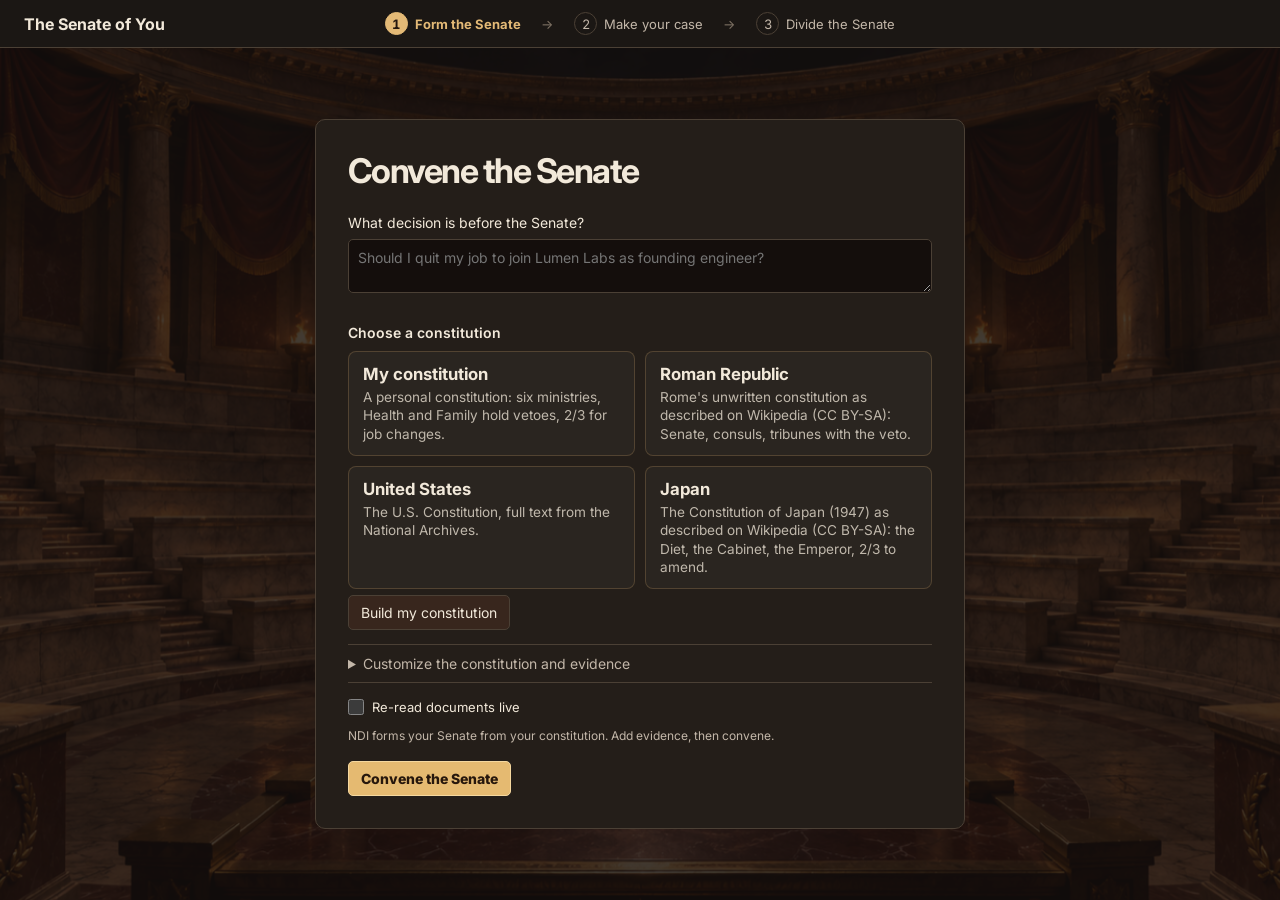
==== commit 3aff674b: "Fit the Senate title and steps in one header row" ====
--- a/public/index.html
+++ b/public/index.html
@@ -11,12 +11,13 @@
 <link rel="stylesheet" href="./assets/senate-loading.css">
 </head>
 <body>
-<header class="mast"><h1>The Senate of You</h1><span id="ticker"></span></header>
+<header class="mast"><h1>The Senate of You</h1>
 <nav class="step-guide" aria-label="Your path through the Senate"><ol>
 <li data-step="1" aria-current="step"><span>1</span> Form the Senate</li>
 <li data-step="2"><span>2</span> Make your case</li>
 <li data-step="3"><span>3</span> Divide the Senate</li>
 </ol></nav>
+<span id="ticker"></span></header>
 <div id="errors" role="alert" hidden></div>
 <main id="setup">
 <form id="convene" class="setup-card">
@@ -42,7 +43,7 @@
 </form>
 </main>
 <main id="chamber" hidden>
-<section class="motion"><div><h2 id="motion"></h2><p id="goal"></p>
+<section class="motion"><div><h2 id="motion"></h2><p id="bill" class="bill"></p><p id="goal"></p>
 <aside id="chamber-intro" class="chamber-intro"><button type="button" id="dismiss-intro" aria-label="Dismiss introduction">Got it</button>
 <p>You are the Consul. Your constitution formed this Senate.</p>
 <p>Argue out loud: after every sentence every senator and <span id="intro-caucus"></span> caucus members decide via Drex.</p>
@@ -61,6 +62,7 @@
 <ul id="mover-list"></ul>
 </section>
 <div class="rostrum">
+<div id="turn" class="turn" role="status" aria-live="polite"></div>
 <div class="caesar">
 <img class="caesar-rest" src="./assets/consul-body.png" alt="">
 <img class="caesar-address" src="./assets/consul-body-speaking.png" alt="">
--- a/public/style.css
+++ b/public/style.css
@@ -1,8 +1,9 @@
+:root{--header-height:48px}
 :root{color-scheme:dark;--ink:#f4ead8;--muted:#c5b5a2;--gold:#e6bb71;--line:#715237;--panel:#211916;--red:#642b2e;--serif:Cinzel,Georgia,serif;--prose:"Cormorant Garamond",Georgia,serif}
 *{box-sizing:border-box}body{margin:0;background:#15100e;color:var(--ink);font:14px Inter,sans-serif}body:before{content:"";position:fixed;inset:0;z-index:-1;background:url("./assets/chamber.png") center/cover;opacity:.2} [hidden]{display:none!important}
-h1,h2,h3,p{margin:0}h1,h2,h3{font-family:var(--serif)}button,input,textarea{font:inherit;color:inherit}button{background:#38261d;border:1px solid var(--line);border-radius:5px;padding:.57em .85em;cursor:pointer}button:hover:not(:disabled){border-color:var(--gold);background:#503726}button:disabled{opacity:.54;cursor:wait}button:focus-visible,input:focus-visible,textarea:focus-visible,canvas:focus-visible{outline:2px solid var(--gold);outline-offset:2px}.gold{background:#e5ba71;color:#26170c;font-weight:800;border-color:#f5d89f}.gold:hover:not(:disabled){background:#f5d898}.mast{display:flex;gap:12px;align-items:center;padding:10px 24px;background:#1d1513ed;border-bottom:1px solid var(--line);min-height:52px}.mast h1{font-size:18px}#ticker{margin-left:auto;color:var(--gold);font-size:12px}#errors{position:fixed;z-index:10;top:56px;right:12px;max-width:min(540px,95vw);max-height:36vh;overflow:auto;background:#5b2428;border:1px solid #d97d80;padding:12px;border-radius:6px;white-space:pre-wrap}.dismiss{float:right;margin-left:8px}
-#setup{min-height:calc(100dvh - 52px);display:grid;place-items:center;padding:24px}.setup-card,.verdict-card{width:min(650px,100%);background:#231916f5;border:1px solid #987047;border-radius:10px;padding:30px;box-shadow:none}.setup-card h2{font-size:clamp(24px,4vw,40px);margin:10px 0 24px}.setup-card label{display:block;color:var(--muted)}input:not([type=file]),textarea{background:#140e0c;border:1px solid var(--line);border-radius:5px;padding:9px}.setup-card textarea{width:100%;margin:8px 0 14px;resize:vertical}.setup-actions,.files{display:flex;align-items:center;gap:14px;margin-bottom:14px}.files{flex-wrap:wrap}.files input{display:block;margin-top:5px;max-width:255px}.files input::file-selector-button{background:#3d2b21;border:1px solid var(--line);color:var(--ink);padding:5px;border-radius:4px}#progress{display:grid;gap:6px;margin-top:14px;color:var(--muted)}#rollcall{display:flex;flex-wrap:wrap;gap:5px;margin-top:8px}.entrance{padding:5px 8px;border:1px solid var(--line);border-radius:4px;animation:enter .35s both}@keyframes enter{from{opacity:0;transform:translateY(7px)}}
-#chamber{height:calc(100dvh - 52px);display:grid;grid-template-rows:auto minmax(0,1fr) 104px;gap:9px;padding:10px 18px}.motion,.ledger{border:1px solid var(--line);background:#211b17;border-radius:6px;padding:10px 15px;display:grid;grid-template-columns:1fr minmax(230px,29%);gap:12px;align-items:center}.motion h2{font-size:clamp(15px,2vw,25px);margin-top:4px;overflow-wrap:anywhere}.meter{position:relative;height:8px;border-radius:6px;background:#0f0d0c;margin:7px 0}.meter i{display:block;background:var(--gold);height:100%;border-radius:6px}.meter b{position:absolute;width:2px;height:14px;top:-3px;background:#fff5d7}.floor{display:grid;grid-template-columns:minmax(188px,23%) minmax(0,1fr) minmax(188px,23%);gap:8px;min-height:0}.senators{display:grid;grid-auto-rows:minmax(0,1fr);gap:7px;min-height:0}.senator{position:relative;border:1px solid #705339;border-left:3px solid var(--ministry);border-radius:7px;background:#241a17ef;padding:8px;min-height:0;overflow:auto;transition:background .2s,transform .2s}.card-top{cursor:pointer;display:flex;align-items:center;text-align:left;width:100%;padding:0;background:none!important;border:0;gap:7px}.card-top span{min-width:0}.portrait{width:43px;height:43px;flex:0 0 43px;border-radius:50%;border:1px solid var(--ministry,#c7a165);object-fit:cover;display:grid;place-items:center;background:#423024;color:var(--gold);font-family:var(--serif)}.senator h3{font-size:12px;color:#f6e5cb}.meta,.quiet,small{color:var(--muted);font-size:11px}.stance{height:5px;display:flex;gap:3px;margin:6px 0 4px}.stance i{flex:1;border-radius:3px;opacity:.32}.stance i.active{opacity:1;box-shadow:none}.chip{padding:2px 5px;font-size:10px;margin:4px 0}.ticket{color:#ffe1ac;border-left:2px solid var(--gold);background:#553b26a1;padding:3px 5px;margin-top:3px;font:600 15px/1.05 var(--prose)}.speech{border:1px solid var(--gold);border-radius:6px;padding:6px;background:#321a15;margin-top:4px;font:600 16px/1.1 var(--prose)}
+h1,h2,h3,p{margin:0}h1,h2,h3{font-family:var(--serif)}button,input,textarea{font:inherit;color:inherit}button{background:#38261d;border:1px solid var(--line);border-radius:5px;padding:.57em .85em;cursor:pointer}button:hover:not(:disabled){border-color:var(--gold);background:#503726}button:disabled{opacity:.54;cursor:wait}button:focus-visible,input:focus-visible,textarea:focus-visible,canvas:focus-visible{outline:2px solid var(--gold);outline-offset:2px}.gold{background:#e5ba71;color:#26170c;font-weight:800;border-color:#f5d89f}.gold:hover:not(:disabled){background:#f5d898}.mast{display:grid;grid-template-columns:minmax(0,1fr) auto minmax(0,1fr);gap:12px;align-items:center;padding:0 clamp(12px,2vw,24px);background:#1b1714;border-bottom:1px solid var(--line);height:var(--header-height);position:sticky;top:0;z-index:6}.mast h1{font-size:18px}#ticker{justify-self:end;white-space:nowrap;overflow:hidden;text-overflow:ellipsis;max-width:100%;color:var(--gold);font-size:12px}#errors{position:fixed;z-index:10;top:calc(var(--header-height) + 4px);right:12px;max-width:min(540px,95vw);max-height:36vh;overflow:auto;background:#5b2428;border:1px solid #d97d80;padding:12px;border-radius:6px;white-space:pre-wrap}.dismiss{float:right;margin-left:8px}
+#setup{min-height:calc(100dvh - var(--header-height));display:grid;place-items:center;padding:24px}.setup-card,.verdict-card{width:min(650px,100%);background:#231916f5;border:1px solid #987047;border-radius:10px;padding:30px;box-shadow:none}.setup-card h2{font-size:clamp(24px,4vw,40px);margin:10px 0 24px}.setup-card label{display:block;color:var(--muted)}input:not([type=file]),textarea{background:#140e0c;border:1px solid var(--line);border-radius:5px;padding:9px}.setup-card textarea{width:100%;margin:8px 0 14px;resize:vertical}.setup-actions,.files{display:flex;align-items:center;gap:14px;margin-bottom:14px}.files{flex-wrap:wrap}.files input{display:block;margin-top:5px;max-width:255px}.files input::file-selector-button{background:#3d2b21;border:1px solid var(--line);color:var(--ink);padding:5px;border-radius:4px}#progress{display:grid;gap:6px;margin-top:14px;color:var(--muted)}#rollcall{display:flex;flex-wrap:wrap;gap:5px;margin-top:8px}.entrance{padding:5px 8px;border:1px solid var(--line);border-radius:4px;animation:enter .35s both}@keyframes enter{from{opacity:0;transform:translateY(7px)}}
+#chamber{height:calc(100dvh - var(--header-height));display:grid;grid-template-rows:auto minmax(0,1fr) 104px;gap:9px;padding:10px 18px}.motion,.ledger{border:1px solid var(--line);background:#211b17;border-radius:6px;padding:10px 15px;display:grid;grid-template-columns:1fr minmax(230px,29%);gap:12px;align-items:center}.motion h2{font-size:clamp(15px,2vw,25px);margin-top:4px;overflow-wrap:anywhere}.meter{position:relative;height:8px;border-radius:6px;background:#0f0d0c;margin:7px 0}.meter i{display:block;background:var(--gold);height:100%;border-radius:6px}.meter b{position:absolute;width:2px;height:14px;top:-3px;background:#fff5d7}.floor{display:grid;grid-template-columns:minmax(188px,23%) minmax(0,1fr) minmax(188px,23%);gap:8px;min-height:0}.senators{display:grid;grid-auto-rows:minmax(0,1fr);gap:7px;min-height:0}.senator{position:relative;border:1px solid #705339;border-left:3px solid var(--ministry);border-radius:7px;background:#241a17ef;padding:8px;min-height:0;overflow:auto;transition:background .2s,transform .2s}.card-top{cursor:pointer;display:flex;align-items:center;text-align:left;width:100%;padding:0;background:none!important;border:0;gap:7px}.card-top span{min-width:0}.portrait{width:43px;height:43px;flex:0 0 43px;border-radius:50%;border:1px solid var(--ministry,#c7a165);object-fit:cover;display:grid;place-items:center;background:#423024;color:var(--gold);font-family:var(--serif)}.senator h3{font-size:12px;color:#f6e5cb}.meta,.quiet,small{color:var(--muted);font-size:11px}.stance{height:5px;display:flex;gap:3px;margin:6px 0 4px}.stance i{flex:1;border-radius:3px;opacity:.32}.stance i.active{opacity:1;box-shadow:none}.chip{padding:2px 5px;font-size:10px;margin:4px 0}.ticket{color:#ffe1ac;border-left:2px solid var(--gold);background:#553b26a1;padding:3px 5px;margin-top:3px;font:600 15px/1.05 var(--prose)}.speech{border:1px solid var(--gold);border-radius:6px;padding:6px;background:#321a15;margin-top:4px;font:600 16px/1.1 var(--prose)}
 .arena{background:#170e0bb3;border:1px solid var(--line);border-radius:9px;position:relative;display:grid;grid-template-rows:minmax(0,1fr) auto auto;overflow:hidden;min-height:0}#seats{width:100%;height:100%;min-height:0;cursor:pointer}#rim{display:flex;justify-content:center;gap:4px 8px;flex-wrap:wrap;padding:3px 8px;font-size:9px;color:var(--muted)}.rostrum{display:grid;justify-items:center;padding:4px 10px 7px;gap:3px;background:none}.oval{height:52px;width:73px;border:2px solid var(--gold);border-radius:50%;overflow:hidden;background:#24170f;display:grid;place-items:center;box-shadow:0 0 0 4px #76583470}.oval video{width:100%;height:100%;object-fit:cover;transform:scaleX(-1);min-height:0}.consul{display:flex;gap:6px;align-items:center;font:700 12px var(--serif);color:var(--gold)}.consul button,.speak button{font:10px Inter,sans-serif;padding:3px 6px}.speak{display:flex;gap:7px;align-items:center;font-size:10px;color:var(--muted)}#mic[aria-pressed=true]{background:#8e333a}#subtitle{font:600 15px/1.1 var(--prose);color:var(--gold);min-height:1em;max-height:2.2em;overflow:auto;text-align:center}#address{display:flex;width:min(420px,100%);gap:4px}#address input{flex:1;min-width:0;padding:5px 7px;font-size:11px}#address button{font-size:11px;padding:4px 7px}#face{font-size:10px;text-align:center}.face-bars{display:flex;gap:4px;justify-content:center}.face-bars span{display:inline-block;width:14px;height:3px;background:#504031}.face-bars i{display:block;height:100%;background:var(--gold)}
 .ledger{grid-template-columns:1fr auto;padding:6px 12px}.ledger svg{width:100%;height:65px;display:block}.commands{display:flex;align-items:center;gap:8px}.commands span{max-width:155px;font-size:11px;color:var(--muted)}dialog{width:min(800px,94vw);max-height:85vh;background:#251b17;color:var(--ink);border:1px solid #9e754d;border-radius:8px;padding:18px}dialog::backdrop{background:#0c0807ae}.dialog-head{display:flex;position:sticky;top:-18px;background:#251b17;justify-content:space-between;align-items:center;gap:12px;padding:8px 0;z-index:1}details{border:1px solid var(--line);border-radius:5px;padding:8px;margin:6px 0}summary{cursor:pointer;color:var(--gold)}pre{white-space:pre-wrap;overflow-wrap:anywhere;background:#160f0d;padding:8px;border-radius:5px;font-size:12px}blockquote{margin:8px 0;border-left:2px solid var(--gold);padding:4px 10px}
 #division{padding:16px;max-width:1170px;margin:auto}.verdict-card{width:100%;padding:20px;margin-bottom:12px}.verdict-title{font-size:clamp(24px,4vw,45px);color:var(--gold);margin:5px 0}.totals{display:flex;gap:25px;margin:10px 0;font-weight:700}.totals strong{font:700 34px var(--serif)}.division-grid{display:grid;grid-template-columns:1fr 1fr;gap:12px}.verdict-card h3{margin:8px 0}.verdict-card p{margin:5px 0}.verdict-card svg{width:100%;height:90px}.veto{border:1px solid #a24d50;background:#52252a;padding:8px;border-radius:5px;margin:6px 0}.dissent{display:flex;gap:8px;align-items:center;margin:8px 0}table{width:100%;border-collapse:collapse;font-size:12px}th,td{text-align:left;padding:5px;border-bottom:1px solid var(--line)}
@@ -13,7 +14,7 @@
 
 /* Quiet surfaces keep the motion and the characters in focus. */
 :root{--ink:#f2e9da;--muted:#c3b7a9;--line:#4b4035;--gold:#e3b976;--panel:#241d18}
-.mast{background:#1b1714;min-height:52px}.mast h1{font:700 16px Inter,sans-serif}
+.mast h1{font:700 16px Inter,sans-serif}
 #ticker{font-size:13px;color:var(--muted)}
 .setup-card{padding:32px;max-width:570px;background:#241e19;border-color:var(--line)}
 .setup-card h2{font:700 34px/1.1 Inter,sans-serif;letter-spacing:-.045em;margin:0 0 25px}
@@ -79,15 +80,14 @@
 #camera-crop{display:block;width:100%;height:100%;object-fit:cover}
 
 /* The guide stays in view through setup, debate and the final division. */
-.step-guide{position:sticky;top:0;z-index:6;background:#1b1714f5;border-bottom:1px solid var(--line);padding:10px 20px;backdrop-filter:blur(10px)}
-.step-guide ol{display:flex;justify-content:center;align-items:center;gap:24px;list-style:none;margin:0;padding:0;color:var(--muted);font-size:13px}
+.step-guide ol{display:flex;justify-content:center;align-items:center;gap:clamp(10px,1.6vw,24px);white-space:nowrap;list-style:none;margin:0;padding:0;color:var(--muted);font-size:13px}
 .step-guide li{display:flex;align-items:center;gap:7px}.step-guide li+li:before{content:'→';color:#817466;margin-right:14px}
 .step-guide li span{display:grid;place-items:center;width:23px;height:23px;border:1px solid var(--line);border-radius:50%;font-variant-numeric:tabular-nums}
 .step-guide [aria-current=step]{color:var(--gold);font-weight:700}.step-guide [aria-current=step] span{background:var(--gold);border-color:var(--gold);color:#24170f}.step-guide .complete span{border-color:var(--gold);color:var(--gold)}
-#setup{min-height:calc(100dvh - 100px)}.setup-card{max-width:650px}
+#setup{min-height:calc(100dvh - var(--header-height))}.setup-card{max-width:650px}
 .setup-help{color:var(--muted);font-size:12px;line-height:1.5;margin:12px 0 16px}
 .check-label,.setup-card .check-label{display:flex;align-items:center;gap:8px;font-size:13px}.check-label input[type=checkbox]{width:16px;height:16px;margin:0;accent-color:var(--gold);flex-shrink:0}
-#chamber{height:auto;min-height:calc(100dvh - 100px);grid-template-rows:auto minmax(430px,1fr) 90px}
+#chamber{height:auto;min-height:calc(100dvh - var(--header-height));grid-template-rows:auto minmax(430px,1fr) 90px}
 .motion{grid-template-columns:minmax(0,1fr) minmax(300px,41%);align-items:start;gap:25px;padding-bottom:15px}
 #goal{color:var(--gold);font-size:14px;line-height:1.5;margin-top:12px;max-width:650px}
 .chamber-intro{font-size:13px;line-height:1.5;border-left:2px solid var(--gold);padding:2px 0 2px 12px;margin-top:15px;color:var(--muted)}.chamber-intro p+p{margin-top:4px}.chamber-intro button{float:right;margin:0 0 6px 10px;font-size:12px}
@@ -115,8 +115,9 @@
 select{font:inherit;background:#140e0c;color:var(--ink);border:1px solid var(--line);border-radius:4px;padding:7px}select:focus-visible{outline:2px solid var(--gold);outline-offset:2px}
 .wizard-passage .check-label{margin:14px 0 10px}.wizard-passage>select{width:100%}#special-fields{display:flex;gap:9px;flex-wrap:wrap;align-items:center;font-size:13px}#wizard-risk{width:120px}#wizard-override-condition{width:100%}
 #wizard-error{color:#ffb8b8!important}.wizard-footer{display:flex;align-items:center;gap:12px;position:sticky;bottom:-18px;background:#251b17;border-top:1px solid var(--line);padding:13px 0 8px}.wizard-footer span{color:var(--muted);font-size:12px}
-@media(max-width:849px){#chamber{grid-template-rows:auto auto auto}.motion{grid-template-columns:1fr;gap:16px}.floor{min-height:0}.step-guide ol{gap:12px;font-size:11px}.step-guide li+li:before{margin-right:4px}.step-guide{padding:9px 10px}}
-@media(max-width:550px){.step-guide ol{gap:7px}.step-guide li{gap:4px;flex:1}.step-guide li+li:before{content:none}.step-guide li span{width:20px;height:20px;flex-shrink:0}.setup-card{padding:22px}.setup-card h2{font-size:29px}#ministry-fields{grid-template-columns:1fr}.custom-ministry,.wizard-footer{flex-wrap:wrap}.motion h2{font-size:23px}}
+@media(max-width:849px){#chamber{grid-template-rows:auto auto auto}.motion{grid-template-columns:1fr;gap:16px}.floor{min-height:0}.step-guide ol{gap:12px;font-size:11px}.step-guide li+li:before{margin-right:4px}}
+@media(max-width:720px){.mast{grid-template-columns:auto 1fr}.step-guide{justify-self:end}#ticker{display:none}}
+@media(max-width:550px){.mast h1{font-size:14px}.step-guide li:not([aria-current=step]){display:none}.step-guide li+li:before{content:none}.step-guide li span{width:20px;height:20px;flex-shrink:0}.setup-card{padding:22px}.setup-card h2{font-size:29px}#ministry-fields{grid-template-columns:1fr}.custom-ministry,.wizard-footer{flex-wrap:wrap}.motion h2{font-size:23px}}
 @media(prefers-reduced-motion:reduce){#vote.ready{animation:none}}
 
 /* Constitution shelf */
@@ -128,3 +129,19 @@
 .shelf-item:hover { border-color: rgba(200,160,100,.6); }
 .shelf-item.picked { border-color: #e2b764; background: rgba(226,183,100,.12); }
 @media (max-width: 640px) { .shelf { grid-template-columns: 1fr; } }
+
+/* Turn banner + living bill */
+.turn { display: flex; flex-direction: column; align-items: center; gap: 4px; text-align: center; margin: 0 auto 12px; padding: 12px 18px; max-width: 560px; border-radius: 10px; border: 1px solid rgba(226,183,100,.35); background: rgba(20,14,10,.75); }
+.turn strong { font-size: 1.15rem; letter-spacing: .02em; }
+.turn span { font-size: 1rem; opacity: .9; }
+.turn em { font-size: .85rem; opacity: .7; font-style: normal; }
+.turn.question { border-color: #e2b764; box-shadow: 0 0 0 3px rgba(226,183,100,.18); }
+.turn.question span { font-size: 1.1rem; }
+.turn.deliberating strong::after { content: ''; display: inline-block; width: 8px; height: 8px; margin-left: 8px; border-radius: 50%; background: #e2b764; animation: turnpulse 1s ease-in-out infinite; vertical-align: middle; }
+.turn.ready { border-color: #58a169; }
+@keyframes turnpulse { 50% { opacity: .2; transform: scale(.6); } }
+.bill { margin: 6px 0 4px; font-size: 1rem; line-height: 1.45; opacity: .9; }
+.bill-label { opacity: .7; }
+.bill mark { background: rgba(226,183,100,.18); color: inherit; padding: 1px 4px; border-radius: 3px; }
+.bill small { opacity: .7; }
+@media (prefers-reduced-motion: reduce) { .turn.deliberating strong::after { animation: none; } }
